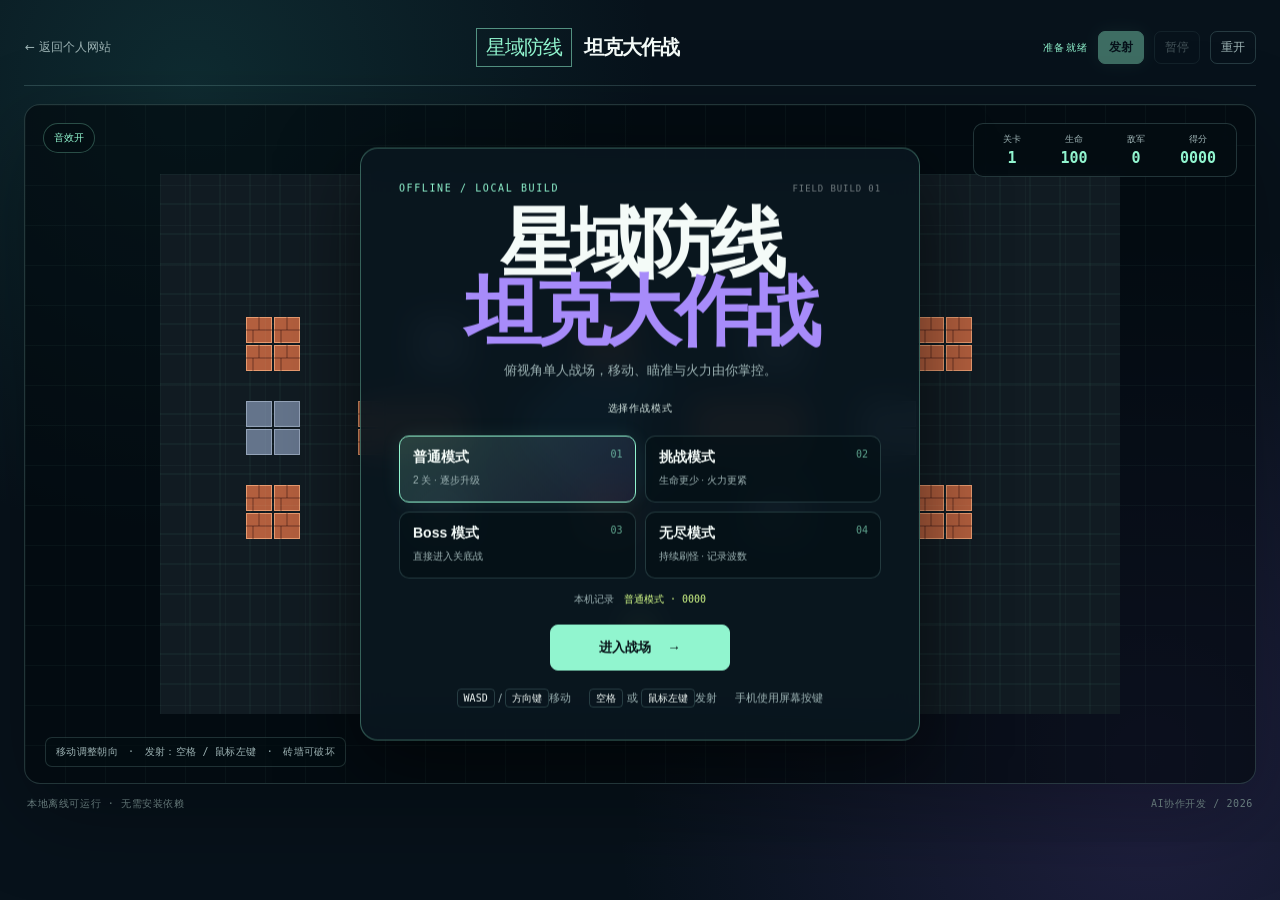
==== tank-game/index.html @ 0556a3c8 "优化手机端游戏布局与视频可见度" ====
<!doctype html>
<html lang="zh-CN">
<head>
  <meta charset="utf-8">
  <meta name="viewport" content="width=device-width, initial-scale=1, viewport-fit=cover">
  <meta name="theme-color" content="#07121b">
  <title>星域防线 · 坦克大作战</title>
  <link rel="stylesheet" href="css/style.css">
</head>
<body>
  <main class="game-shell">
    <header class="topbar">
      <a class="back-link" href="../index.html#work">← 返回个人网站</a>
      <div class="brand"><span>星域防线</span><strong>坦克大作战</strong></div>
      <div class="top-actions"><span id="statusText">准备就绪</span><button id="fireTopButton" class="fire-top-button" type="button" disabled>发射</button><button id="pauseButton" type="button" disabled>暂停</button><button id="resetButton" type="button">重开</button></div>
    </header>
    <section class="stage" aria-label="坦克大作战游戏区域">
      <canvas id="gameCanvas" width="960" height="540">你的浏览器不支持 Canvas，请使用新版浏览器。</canvas><button id="soundButton" class="sound-button" type="button" aria-pressed="false">音效开</button>
      <aside class="hud" aria-label="游戏数据"><div><span>关卡</span><b id="levelValue">1</b></div><div><span>生命</span><b id="healthValue">100</b></div><div><span>敌军</span><b id="enemyValue">0</b></div><div><span>得分</span><b id="scoreValue">0000</b></div></aside>
      <div id="menuPanel" class="panel menu-panel"><div class="menu-meta"><p class="eyebrow">OFFLINE / LOCAL BUILD</p><span class="version-tag">FIELD BUILD 01</span></div><h1>星域防线<br><em>坦克大作战</em></h1><p>俯视角单人战场，移动、瞄准与火力由你掌控。</p><div class="mode-note">选择作战模式</div><div class="mode-grid" role="group" aria-label="作战模式"><button class="mode-card is-selected" type="button" data-mode="normal"><strong>普通模式</strong><small>2 关 · 逐步升级</small><span>01</span></button><button class="mode-card" type="button" data-mode="challenge"><strong>挑战模式</strong><small>生命更少 · 火力更紧</small><span>02</span></button><button class="mode-card" type="button" data-mode="boss"><strong>Boss 模式</strong><small>直接进入关底战</small><span>03</span></button><button class="mode-card" type="button" data-mode="endless"><strong>无尽模式</strong><small>持续刷怪 · 记录波数</small><span>04</span></button></div><div class="record-line"><span>本机记录</span><b id="bestRecord">普通模式 · 0000</b></div><button id="startButton" class="primary-button" type="button">进入战场 <span>→</span></button><div class="controls-hint"><span><kbd>WASD</kbd> / <kbd>方向键</kbd>移动</span><span><kbd>空格</kbd> 或 <kbd>鼠标左键</kbd>发射</span><span>手机使用屏幕按键</span></div></div>
      <div id="resultPanel" class="panel result-panel" hidden><p class="eyebrow" id="resultEyebrow">MISSION COMPLETE</p><h2 id="resultTitle">任务完成</h2><p id="resultText">你守住了基地。</p><div id="resultStats" class="result-stats" aria-label="本局统计"><span><b id="resultScore">0000</b><small>总分</small></span><span><b id="resultLevels">0 / 2</b><small id="resultLevelsLabel">完成关卡</small></span><span><b id="resultTime">00:00</b><small>用时</small></span></div><button id="resultButton" class="primary-button" type="button">再来一次 <span>↻</span></button></div><div class="battle-tip">移动调整朝向　·　发射：空格 / 鼠标左键　·　砖墙可破坏</div>
      <div class="touch-controls" aria-label="手机操作"><div class="dpad"><button data-key="ArrowUp" aria-label="向上">▲</button><button data-key="ArrowLeft" aria-label="向左">◀</button><span></span><button data-key="ArrowRight" aria-label="向右">▶</button><button data-key="ArrowDown" aria-label="向下">▼</button></div><div id="aimPad" class="aim-pad" role="group" tabindex="0" aria-label="拖动瞄准方向"><span class="aim-pad-label">瞄准</span><span class="aim-knob" aria-hidden="true"></span></div><button id="fireButton" class="fire-button" aria-label="发射">发射</button></div>
    </section>
    <footer class="footer"><span>本地离线可运行 · 无需安装依赖</span><span>AI协作开发 / 2026</span></footer>
  </main>
  <script src="js/config.js"></script><script src="js/audio.js"></script><script src="js/input.js"></script><script src="js/collision.js"></script><script src="js/map.js"></script><script src="js/entities.js"></script><script src="js/game.js"></script><script src="js/main.js"></script>
</body>
</html>
---- tank-game/css/style.css ----
:root{--bg:#07121b;--panel:rgba(9,22,31,.93);--line:rgba(159,220,212,.2);--text:#f4fbf8;--muted:#9db3b4;--mint:#91f5cf;--violet:#a78bfa;--danger:#ff8c9c}*{box-sizing:border-box}html,body{margin:0;min-height:100%;background:radial-gradient(circle at 15% 10%,rgba(42,133,127,.22),transparent 35%),radial-gradient(circle at 90% 90%,rgba(106,74,176,.24),transparent 38%),var(--bg);color:var(--text);font-family:Inter,ui-sans-serif,system-ui,-apple-system,"Segoe UI","PingFang SC","Microsoft YaHei",sans-serif}body{display:flex;justify-content:center;padding:18px 24px}.game-shell{width:min(1320px,100%)}.topbar{display:flex;align-items:center;justify-content:space-between;gap:20px;padding:10px 0 18px;border-bottom:1px solid var(--line)}.back-link,.top-actions button{color:var(--muted);font-size:12px;text-decoration:none;background:none;border:1px solid transparent;cursor:pointer}.back-link:hover,.top-actions button:hover{color:var(--mint)}.brand{display:flex;align-items:center;gap:12px;font-size:20px;letter-spacing:-.05em}.brand span{padding:5px 9px;border:1px solid rgba(145,245,207,.55);color:var(--mint)}.brand strong{font-weight:600}.top-actions{display:flex;align-items:center;gap:10px}.top-actions span{color:var(--mint);font:10px ui-monospace,monospace;letter-spacing:.12em}.top-actions button{padding:7px 10px;border-color:var(--line);border-radius:7px}.top-actions button:disabled{opacity:.4;cursor:not-allowed}.stage{position:relative;margin-top:18px;min-height:min(76vh,680px);display:grid;place-items:center;overflow:hidden;border:1px solid var(--line);border-radius:16px;background:rgba(2,8,13,.65);box-shadow:0 30px 90px rgba(0,0,0,.3)}canvas{display:block;width:min(100%,960px);height:auto;aspect-ratio:16/9;background:#101b21;image-rendering:auto}.stage:before{position:absolute;inset:0;pointer-events:none;content:"";background:linear-gradient(rgba(145,245,207,.035) 1px,transparent 1px),linear-gradient(90deg,rgba(145,245,207,.035) 1px,transparent 1px);background-size:40px 40px;mix-blend-mode:screen}.hud{position:absolute;top:18px;right:18px;z-index:3;display:grid;grid-template-columns:repeat(4,auto);gap:8px;padding:9px 11px;border:1px solid var(--line);border-radius:10px;background:rgba(4,14,19,.78);backdrop-filter:blur(8px)}.hud div{display:grid;gap:3px;min-width:54px;text-align:center}.hud span{color:var(--muted);font:9px ui-monospace,monospace}.hud b{color:var(--mint);font:700 15px ui-monospace,monospace}.panel{position:absolute;z-index:5;left:50%;top:50%;width:min(560px,calc(100% - 36px));padding:34px 38px;text-align:center;transform:translate(-50%,-50%);border:1px solid rgba(145,245,207,.34);border-radius:18px;background:var(--panel);box-shadow:0 24px 80px rgba(0,0,0,.55);backdrop-filter:blur(15px)}.eyebrow{margin:0;color:var(--mint);font:10px ui-monospace,monospace;letter-spacing:.16em}.menu-panel h1{margin:16px 0 13px;font-size:clamp(42px,7vw,76px);line-height:.9;letter-spacing:-.08em}.menu-panel h1 em{color:var(--violet);font-style:normal}.menu-panel>p:not(.eyebrow){color:var(--muted);font-size:13px;line-height:1.7}.mode-note{margin:20px auto;color:#d7e8e3;font:10px ui-monospace,monospace;letter-spacing:.08em}.primary-button{display:inline-flex;align-items:center;justify-content:center;gap:16px;min-width:180px;padding:13px 20px;border:1px solid var(--mint);border-radius:8px;color:#061016;background:var(--mint);font-weight:700;cursor:pointer;transition:transform .2s,box-shadow .2s}.primary-button:hover{transform:translateY(-2px);box-shadow:0 0 28px rgba(145,245,207,.3)}.controls-hint{display:flex;justify-content:center;flex-wrap:wrap;gap:10px 18px;margin-top:20px;color:var(--muted);font-size:11px}.controls-hint kbd{padding:3px 6px;border:1px solid var(--line);border-radius:4px;color:var(--text);font:10px ui-monospace,monospace}.result-panel h2{margin:15px 0 8px;font-size:42px}.result-panel p:not(.eyebrow){color:var(--muted)}.touch-controls{display:none}.footer{display:flex;justify-content:space-between;padding:13px 3px;color:#758c8d;font:10px ui-monospace,monospace;letter-spacing:.06em}@media(max-width:700px){body{padding:10px}.topbar{padding-bottom:11px}.brand{font-size:15px}.brand span{padding:4px 6px}.back-link{font-size:10px}.top-actions span{display:none}.stage{margin-top:10px;min-height:calc(100svh - 110px);border-radius:11px}.hud{top:9px;right:9px;gap:4px;padding:6px}.hud div{min-width:38px}.hud span{font-size:8px}.hud b{font-size:12px}.panel{padding:25px 20px}.menu-panel h1{font-size:45px}.controls-hint{font-size:10px}.touch-controls{position:absolute;inset:0;z-index:6;display:block;pointer-events:none}.dpad{position:absolute;left:15px;bottom:18px;display:grid;grid-template-columns:repeat(3,44px);grid-template-rows:repeat(3,44px);gap:3px;pointer-events:auto}.dpad button{border:1px solid rgba(145,245,207,.35);border-radius:8px;color:var(--mint);background:rgba(8,27,31,.8);font-size:16px}.dpad button:active{background:rgba(145,245,207,.25)}.dpad button:nth-child(1){grid-column:2}.dpad button:nth-child(2){grid-column:1;grid-row:2}.dpad span{grid-column:2;grid-row:2;border:1px solid var(--line);border-radius:50%}.dpad button:nth-child(4){grid-column:3;grid-row:2}.dpad button:nth-child(5){grid-column:2;grid-row:3}.fire-button{position:absolute;right:19px;bottom:29px;width:82px;height:82px;border:1px solid rgba(255,140,156,.7);border-radius:50%;color:#fff;background:rgba(138,49,76,.72);font-weight:700;pointer-events:auto}.fire-button:active{background:rgba(255,140,156,.75)}.footer{font-size:8px}}
@media(prefers-reduced-motion:reduce){.primary-button{transition:none}}
.fire-top-button{color:var(--bg)!important;background:var(--mint)!important;border-color:var(--mint)!important;border-radius:7px!important;font-weight:700;box-shadow:0 0 18px rgba(145,245,207,.16)}.fire-top-button:hover{color:var(--bg)!important;box-shadow:0 0 26px rgba(145,245,207,.38)}.battle-tip{position:absolute;left:20px;bottom:16px;z-index:3;padding:7px 10px;border:1px solid rgba(159,220,212,.18);border-radius:7px;background:rgba(4,14,19,.68);color:var(--muted);font:10px ui-monospace,monospace;letter-spacing:.03em;pointer-events:none}
@media(max-width:700px){.fire-top-button{display:none}.battle-tip{left:50%;bottom:10px;transform:translateX(-50%);width:max-content;max-width:calc(100% - 28px);font-size:9px}}
.orientation-note{display:none}
@media(max-width:700px) and (orientation:portrait){.orientation-note{position:absolute;inset:0;z-index:8;display:flex;align-items:center;justify-content:center;flex-direction:column;gap:8px;background:linear-gradient(180deg,rgba(3,10,15,.5),rgba(3,10,15,.82));color:var(--text);text-align:center;pointer-events:none}.orientation-note strong{font-size:20px;letter-spacing:-.04em}.orientation-note small{color:var(--muted);font-size:11px}.orientation-icon{display:grid;place-items:center;width:48px;height:48px;border:1px solid rgba(145,245,207,.45);border-radius:50%;color:var(--mint);font-size:24px}}
@media(max-width:700px) and (orientation:landscape){body{padding:4px 8px}.topbar{padding:4px 0 6px}.stage{margin-top:6px;min-height:calc(100svh - 64px);height:calc(100svh - 64px)}canvas{width:100%;height:100%;aspect-ratio:auto;object-fit:contain}.footer{display:none}}

/* 第二阶段：手机端独立瞄准摇杆，移动与炮口方向互不干扰。 */
.stage,.touch-controls,.aim-pad{touch-action:none}
.aim-pad{display:none}
@media(max-width:700px){
  .aim-pad{position:absolute;right:116px;bottom:19px;z-index:7;display:grid;width:108px;height:108px;place-items:center;border:1px solid rgba(145,245,207,.34);border-radius:50%;background:radial-gradient(circle,rgba(145,245,207,.13),rgba(8,27,31,.62) 66%);box-shadow:inset 0 0 0 8px rgba(145,245,207,.035),0 8px 24px rgba(0,0,0,.22);pointer-events:auto;cursor:crosshair}
  .aim-pad:before,.aim-pad:after{position:absolute;content:"";background:rgba(145,245,207,.16);pointer-events:none}
  .aim-pad:before{width:1px;height:72%;top:14%;left:50%}.aim-pad:after{width:72%;height:1px;top:50%;left:14%}
  .aim-pad-label{position:absolute;top:8px;color:rgba(215,255,238,.62);font:9px ui-monospace,monospace;letter-spacing:.12em;pointer-events:none}
  .aim-knob{position:absolute;top:50%;left:50%;width:35px;height:35px;border:1px solid rgba(215,255,138,.82);border-radius:50%;background:rgba(145,245,207,.28);box-shadow:0 0 16px rgba(215,255,138,.2);transform:translate(-50%,-50%);pointer-events:none;transition:transform .08s ease-out}
}
@media(max-width:700px) and (orientation:landscape){.aim-pad{right:112px;bottom:15px;width:96px;height:96px}.aim-knob{width:31px;height:31px}}
@media(prefers-reduced-motion:reduce){.aim-knob{transition:none}}

/* 常见手机横屏约 800—900px 宽，不能只依赖 700px 断点。 */
@media (max-width:900px) and (max-height:560px){
  body{padding:6px 10px}
  .touch-controls{position:absolute;inset:0;z-index:6;display:block;pointer-events:none}
  .dpad{position:absolute;left:15px;bottom:18px;display:grid;grid-template-columns:repeat(3,44px);grid-template-rows:repeat(3,44px);gap:3px;pointer-events:auto}
  .dpad button{border:1px solid rgba(145,245,207,.35);border-radius:8px;color:var(--mint);background:rgba(8,27,31,.8);font-size:16px}
  .dpad button:active{background:rgba(145,245,207,.25)}
  .dpad button:nth-child(1){grid-column:2}.dpad button:nth-child(2){grid-column:1;grid-row:2}.dpad span{grid-column:2;grid-row:2;border:1px solid var(--line);border-radius:50%}.dpad button:nth-child(4){grid-column:3;grid-row:2}.dpad button:nth-child(5){grid-column:2;grid-row:3}
  .aim-pad{position:absolute;right:112px;bottom:15px;z-index:7;display:grid;width:96px;height:96px;place-items:center;border:1px solid rgba(145,245,207,.34);border-radius:50%;background:radial-gradient(circle,rgba(145,245,207,.13),rgba(8,27,31,.62) 66%);box-shadow:inset 0 0 0 8px rgba(145,245,207,.035),0 8px 24px rgba(0,0,0,.22);pointer-events:auto;cursor:crosshair}
  .aim-pad:before,.aim-pad:after{position:absolute;content:"";background:rgba(145,245,207,.16);pointer-events:none}.aim-pad:before{width:1px;height:72%;top:14%;left:50%}.aim-pad:after{width:72%;height:1px;top:50%;left:14%}.aim-pad-label{position:absolute;top:7px;color:rgba(215,255,238,.62);font:8px ui-monospace,monospace;letter-spacing:.1em;pointer-events:none}.aim-knob{position:absolute;top:50%;left:50%;width:31px;height:31px;border:1px solid rgba(215,255,138,.82);border-radius:50%;background:rgba(145,245,207,.28);box-shadow:0 0 16px rgba(215,255,138,.2);transform:translate(-50%,-50%);pointer-events:none}
  .fire-button{position:absolute;right:19px;bottom:22px;width:76px;height:76px;border:1px solid rgba(255,140,156,.7);border-radius:50%;color:#fff;background:rgba(138,49,76,.72);font-weight:700;pointer-events:auto}.fire-button:active{background:rgba(255,140,156,.75)}
}

/* 方向提示改为不遮挡战场的轻量提醒；横屏时始终隐藏。 */
.orientation-note{display:none!important}
.landscape-action{display:none}
@media (max-width:900px){
  body.is-portrait .orientation-note{position:absolute;top:12px;right:50%;bottom:auto;left:auto;z-index:8;display:flex!important;width:max-content;max-width:calc(100% - 28px);align-items:center;justify-content:center;gap:8px;padding:8px 12px;transform:translateX(50%);border:1px solid rgba(145,245,207,.28);border-radius:999px;background:rgba(3,10,15,.78);color:var(--text);text-align:center;pointer-events:none;box-shadow:0 8px 22px rgba(0,0,0,.2);backdrop-filter:blur(8px)}
  body.is-portrait .orientation-note strong{font-size:12px;letter-spacing:-.03em}
  body.is-portrait .orientation-note small{display:none}
  body.is-portrait .orientation-icon{display:grid;width:25px;height:25px;place-items:center;border:1px solid rgba(145,245,207,.45);border-radius:50%;color:var(--mint);font-size:15px}
  body.is-portrait .landscape-action{position:absolute;top:52px;right:50%;z-index:8;display:block;padding:7px 11px;transform:translateX(50%);border:1px solid rgba(145,245,207,.34);border-radius:999px;color:var(--mint);background:rgba(3,10,15,.78);font-size:10px;pointer-events:auto;cursor:pointer;backdrop-filter:blur(8px)}
  body.is-portrait .landscape-action:active{background:rgba(145,245,207,.2)}
}

/* 移动端沉浸布局：即使浏览器无法旋转，也尽量把战场和控件做大。 */
@media (max-width:900px){
  body{padding:0}
  .game-shell{width:100%}
  .topbar{padding:9px 14px}
  .stage{margin-top:0;border-right:0;border-left:0;border-radius:0}
  canvas{width:100%;max-width:none}
  .panel{width:calc(100% - 24px)}
  .footer{display:none}
  .dpad{grid-template-columns:repeat(3,52px);grid-template-rows:repeat(3,52px);gap:4px}
  .dpad button{width:52px;height:52px}
  .aim-pad{right:132px;width:124px;height:124px}
  .fire-button{right:18px;bottom:23px;width:94px;height:94px}
}
/* 竖屏也让战场贴合屏幕宽度，避免 16:9 画布被大块空白包围。 */
@media (max-width:900px) and (min-height:561px){
  .stage{height:auto;min-height:0;aspect-ratio:16 / 9}
  canvas{width:100%;height:auto;aspect-ratio:16 / 9}
}
@media (max-width:900px) and (max-height:560px){
  .topbar{display:none}
  .stage{min-height:100svh;height:100svh}
  .dpad{left:18px;bottom:22px}
  .aim-pad{right:128px;bottom:18px;width:112px;height:112px}
  .fire-button{right:20px;bottom:26px;width:88px;height:88px}
}
/* 通关统计：让竞赛展示结果更直观。 */
.result-stats{display:grid;grid-template-columns:repeat(3,1fr);gap:8px;margin:20px 0 22px;padding:12px 8px;border-top:1px solid rgba(159,220,212,.16);border-bottom:1px solid rgba(159,220,212,.16)}.result-stats span{display:grid;gap:4px}.result-stats b{color:var(--mint);font:700 18px ui-monospace,monospace}.result-stats small{color:var(--muted);font-size:10px}@media(max-width:480px){.result-stats{margin:16px 0 18px}.result-stats b{font-size:15px}.result-stats small{font-size:9px}}
/* 轻量音效开关，不遮挡战场与触控区。 */
.sound-button{position:absolute;top:18px;left:18px;z-index:4;padding:7px 10px;border:1px solid rgba(145,245,207,.28);border-radius:999px;color:var(--mint);background:rgba(4,14,19,.72);font:10px ui-monospace,monospace;cursor:pointer;backdrop-filter:blur(8px);transition:background .2s,transform .2s}.sound-button:hover{background:rgba(145,245,207,.16);transform:translateY(-1px)}.sound-button[aria-pressed="true"]{color:var(--muted);border-color:rgba(159,220,212,.18)}
@media(max-width:700px){.sound-button{top:9px;left:9px;padding:6px 9px;font-size:9px}}
@media(prefers-reduced-motion:reduce){.sound-button{transition:none}}
/* 菜单和结算页不显示触控层，避免手机端按键覆盖模式卡片与文字。 */
#menuPanel:not([hidden])~.touch-controls,#resultPanel:not([hidden])~.touch-controls{display:none!important}
/* 手机端优先保证可读性，不再用横屏提示覆盖菜单和战场。 */
@media(max-width:900px){.orientation-note,.landscape-action{display:none!important}}
@media(max-width:900px) and (orientation:portrait){
  .stage{min-height:calc(100svh - 92px);height:auto;aspect-ratio:auto;display:grid;place-items:start center;padding-top:14px}
  .menu-panel,.result-panel{top:14px;max-height:calc(100svh - 120px);overflow:auto}
}
/* 原创大厅模式卡片，借鉴档案式信息层级，不复刻第三方界面。 */
.menu-meta{display:flex;align-items:center;justify-content:space-between;gap:12px}.version-tag{color:rgba(244,251,248,.45);font:9px ui-monospace,monospace;letter-spacing:.1em}.mode-grid{display:grid;grid-template-columns:repeat(2,1fr);gap:9px;margin:14px 0 22px;text-align:left}.mode-card{position:relative;display:grid;gap:4px;min-height:67px;padding:12px 34px 11px 13px;border:1px solid rgba(159,220,212,.2);border-radius:10px;color:var(--text);background:rgba(5,17,23,.72);text-align:left;cursor:pointer;transition:border-color .2s,background .2s,transform .2s}.mode-card:hover{border-color:rgba(145,245,207,.62);background:rgba(145,245,207,.08);transform:translateY(-1px)}.mode-card strong{font-size:14px}.mode-card small{color:var(--muted);font-size:10px}.mode-card span{position:absolute;right:12px;top:12px;color:rgba(145,245,207,.65);font:10px ui-monospace,monospace}.mode-card.is-selected{border-color:var(--mint);background:linear-gradient(135deg,rgba(145,245,207,.18),rgba(108,78,164,.14));box-shadow:0 0 20px rgba(145,245,207,.09)}.mode-card.is-locked{opacity:.45;cursor:not-allowed}.mode-card.is-locked:hover{border-color:rgba(159,220,212,.2);background:rgba(5,17,23,.72);transform:none}@media(max-width:480px){.menu-panel{padding:22px 16px}.mode-grid{gap:7px;margin-bottom:18px}.mode-card{min-height:62px;padding:10px 29px 9px 11px}.mode-card strong{font-size:13px}.mode-card small{font-size:9px}}
/* 本机成绩提示 */
.record-line{display:flex;align-items:center;justify-content:center;gap:10px;margin:-8px 0 18px;color:var(--muted);font:10px ui-monospace,monospace}.record-line b{color:#d7ff8a;font-weight:500}@media(max-width:480px){.record-line{margin:-6px 0 15px;font-size:9px}}
/* 手机竖屏菜单保持紧凑，触控层和旋转提示不遮挡入口。 */
#menuPanel:not([hidden])~.touch-controls,#resultPanel:not([hidden])~.touch-controls{display:none!important}
@media(max-width:900px){.orientation-note,.landscape-action{display:none!important}}
@media(max-width:900px) and (orientation:portrait){.stage{min-height:calc(100svh - 92px);height:auto;aspect-ratio:auto;display:grid;place-items:start center;padding-top:14px}.menu-panel,.result-panel{top:14px;max-height:calc(100svh - 120px);overflow:auto}}
@media(max-width:900px) and (orientation:portrait){
  .stage:has(#menuPanel[hidden]){min-height:0;height:auto;aspect-ratio:16/9;place-items:center;padding-top:0}
  .stage:has(#menuPanel[hidden]) canvas{width:100%;height:auto;aspect-ratio:16/9;object-fit:contain}
}

/* 手机端最终布局修正：大厅与战场使用不同高度，避免出现“只显示上半部分”。 */
@media (max-width:900px){
  /* 线上旧缓存即使带有提示节点，也不再遮挡内容。 */
  .orientation-note,.landscape-action{display:none!important}

  /* 大厅：只展示模式卡片和进入按钮，不让空画布撑高页面。 */
  .stage:has(#menuPanel:not([hidden])){
    display:block;
    min-height:0;
    height:auto;
    aspect-ratio:auto;
    padding:12px 0 16px;
    overflow:visible;
  }
  .stage:has(#menuPanel:not([hidden])) canvas{display:none}
  .stage:has(#menuPanel:not([hidden])) .menu-panel,
  .stage:has(#resultPanel:not([hidden])) .result-panel{
    position:relative;
    inset:auto;
    width:calc(100% - 24px);
    max-height:none;
    margin:0 auto;
    transform:none;
    overflow:visible;
  }

  /* 战场：画布严格保持 16:9，触控层跟随画布，不再延伸到下方空白。 */
  .stage:has(#menuPanel[hidden]):has(#resultPanel[hidden]){
    display:grid;
    min-height:0;
    height:auto;
    aspect-ratio:16 / 9;
    padding:0;
    overflow:hidden;
  }
  .stage:has(#menuPanel[hidden]):has(#resultPanel[hidden]) canvas{
    display:block;
    width:100%;
    height:100%;
    max-width:none;
    aspect-ratio:auto;
    object-fit:fill;
  }
  .stage:has(#menuPanel[hidden]):has(#resultPanel[hidden]) .touch-controls{position:absolute;inset:0}
  .stage:has(#menuPanel[hidden]):has(#resultPanel[hidden]) .battle-tip{display:none}
}

/* 低矮横屏手机：画布填满可用高度，仍保持控制键在画布内。 */
@media (max-width:900px) and (max-height:560px){
  .stage:has(#menuPanel[hidden]):has(#resultPanel[hidden]){height:100svh;aspect-ratio:auto}
}
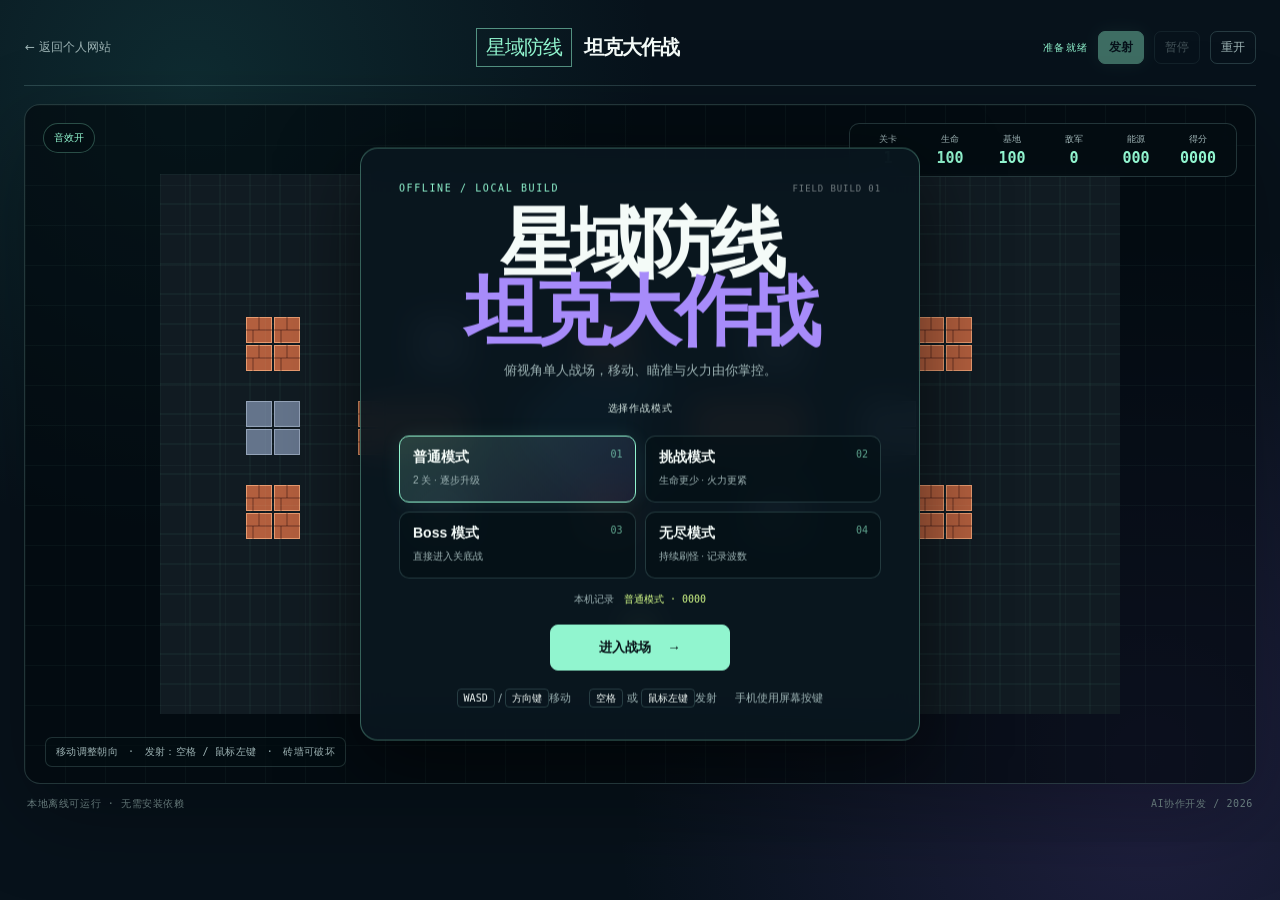
==== commit 46f2497f: "Upgrade tank game with tactical systems and supply shop" ====
--- a/tank-game/index.html
+++ b/tank-game/index.html
@@ -16,10 +16,12 @@
     </header>
     <section class="stage" aria-label="坦克大作战游戏区域">
       <canvas id="gameCanvas" width="960" height="540">你的浏览器不支持 Canvas，请使用新版浏览器。</canvas><button id="soundButton" class="sound-button" type="button" aria-pressed="false">音效开</button>
-      <aside class="hud" aria-label="游戏数据"><div><span>关卡</span><b id="levelValue">1</b></div><div><span>生命</span><b id="healthValue">100</b></div><div><span>敌军</span><b id="enemyValue">0</b></div><div><span>得分</span><b id="scoreValue">0000</b></div></aside>
+      <aside class="hud" aria-label="游戏数据"><div><span>关卡</span><b id="levelValue">1</b></div><div><span>生命</span><b id="healthValue">100</b></div><div><span>基地</span><b id="baseHealthValue">100</b></div><div><span>敌军</span><b id="enemyValue">0</b></div><div><span>能源</span><b id="energyValue">000</b></div><div><span>得分</span><b id="scoreValue">0000</b></div></aside>
       <div id="menuPanel" class="panel menu-panel"><div class="menu-meta"><p class="eyebrow">OFFLINE / LOCAL BUILD</p><span class="version-tag">FIELD BUILD 01</span></div><h1>星域防线<br><em>坦克大作战</em></h1><p>俯视角单人战场，移动、瞄准与火力由你掌控。</p><div class="mode-note">选择作战模式</div><div class="mode-grid" role="group" aria-label="作战模式"><button class="mode-card is-selected" type="button" data-mode="normal"><strong>普通模式</strong><small>2 关 · 逐步升级</small><span>01</span></button><button class="mode-card" type="button" data-mode="challenge"><strong>挑战模式</strong><small>生命更少 · 火力更紧</small><span>02</span></button><button class="mode-card" type="button" data-mode="boss"><strong>Boss 模式</strong><small>直接进入关底战</small><span>03</span></button><button class="mode-card" type="button" data-mode="endless"><strong>无尽模式</strong><small>持续刷怪 · 记录波数</small><span>04</span></button></div><div class="record-line"><span>本机记录</span><b id="bestRecord">普通模式 · 0000</b></div><button id="startButton" class="primary-button" type="button">进入战场 <span>→</span></button><div class="controls-hint"><span><kbd>WASD</kbd> / <kbd>方向键</kbd>移动</span><span><kbd>空格</kbd> 或 <kbd>鼠标左键</kbd>发射</span><span>手机使用屏幕按键</span></div></div>
-      <div id="resultPanel" class="panel result-panel" hidden><p class="eyebrow" id="resultEyebrow">MISSION COMPLETE</p><h2 id="resultTitle">任务完成</h2><p id="resultText">你守住了基地。</p><div id="resultStats" class="result-stats" aria-label="本局统计"><span><b id="resultScore">0000</b><small>总分</small></span><span><b id="resultLevels">0 / 2</b><small id="resultLevelsLabel">完成关卡</small></span><span><b id="resultTime">00:00</b><small>用时</small></span></div><button id="resultButton" class="primary-button" type="button">再来一次 <span>↻</span></button></div><div class="battle-tip">移动调整朝向　·　发射：空格 / 鼠标左键　·　砖墙可破坏</div>
-      <div class="touch-controls" aria-label="手机操作"><div class="dpad"><button data-key="ArrowUp" aria-label="向上">▲</button><button data-key="ArrowLeft" aria-label="向左">◀</button><span></span><button data-key="ArrowRight" aria-label="向右">▶</button><button data-key="ArrowDown" aria-label="向下">▼</button></div><div id="aimPad" class="aim-pad" role="group" tabindex="0" aria-label="拖动瞄准方向"><span class="aim-pad-label">瞄准</span><span class="aim-knob" aria-hidden="true"></span></div><button id="fireButton" class="fire-button" aria-label="发射">发射</button></div>
+      <div id="resultPanel" class="panel result-panel" hidden><p class="eyebrow" id="resultEyebrow">MISSION COMPLETE</p><h2 id="resultTitle">任务完成</h2><p id="resultText">你守住了基地。</p><div id="resultStats" class="result-stats" aria-label="本局统计"><span><b id="resultScore">0000</b><small>总分</small></span><span><b id="resultLevels">0 / 2</b><small id="resultLevelsLabel">完成关卡</small></span><span><b id="resultTime">00:00</b><small>用时</small></span></div><button id="resultButton" class="primary-button" type="button">再来一次 <span>↻</span></button></div>
+      <div id="shopPanel" class="panel shop-panel" hidden><div class="shop-heading"><div><p class="eyebrow">FIELD SUPPLY / 战地补给</p><h2>补给站</h2></div><div class="shop-energy"><span>可用能源</span><b id="shopEnergyValue">000</b></div></div><p id="shopText" class="shop-text">选择一项强化，准备下一场战斗。</p><div class="shop-cards" role="group" aria-label="升级选项"><button class="shop-card" type="button" data-upgrade="rapid"><span class="shop-icon">↯</span><strong>快速装填</strong><small>缩短 15% 开火冷却</small><em><b data-price="rapid">100</b> 能源</em><i data-level="rapid">LV.0 / 3</i></button><button class="shop-card" type="button" data-upgrade="power"><span class="shop-icon">✦</span><strong>强化炮弹</strong><small>伤害提升 20%</small><em><b data-price="power">140</b> 能源</em><i data-level="power">LV.0 / 3</i></button><button class="shop-card" type="button" data-upgrade="armor"><span class="shop-icon">◇</span><strong>强化装甲</strong><small>生命上限提升 25</small><em><b data-price="armor">120</b> 能源</em><i data-level="armor">LV.0 / 1</i></button></div><div class="shop-footer"><span id="shopReward">本关奖励 +000 能源</span><button id="shopContinueButton" class="primary-button" type="button">进入下一关 <span>→</span></button></div></div><div class="battle-tip">移动调整朝向　·　发射：空格 / 鼠标左键　·　砖墙可破坏</div>
+      <div class="touch-controls" aria-label="手机操作"><div class="dpad"><button data-key="ArrowUp" aria-label="向上">▲</button><button data-key="ArrowLeft" aria-label="向左">◀</button><span></span><button data-key="ArrowRight" aria-label="向右">▶</button><button data-key="ArrowDown" aria-label="向下">▼</button></div><div id="aimPad" class="aim-pad" role="group" tabindex="0" aria-label="拖动瞄准方向"><span class="aim-pad-label">瞄准</span><span class="aim-knob" aria-hidden="true"></span></div><button id="fireButton" class="fire-button" aria-label="发射">发射</button></div><div class="orientation-note" aria-hidden="true"><span class="orientation-icon">↻</span><strong>请横屏体验</strong><small>旋转手机后，战场会自动放大</small></div>
+      <button id="landscapeButton" class="landscape-action" type="button">切换横屏</button>
     </section>
     <footer class="footer"><span>本地离线可运行 · 无需安装依赖</span><span>AI协作开发 / 2026</span></footer>
   </main>
--- a/tank-game/css/style.css
+++ b/tank-game/css/style.css
@@ -76,75 +76,12 @@
 .sound-button{position:absolute;top:18px;left:18px;z-index:4;padding:7px 10px;border:1px solid rgba(145,245,207,.28);border-radius:999px;color:var(--mint);background:rgba(4,14,19,.72);font:10px ui-monospace,monospace;cursor:pointer;backdrop-filter:blur(8px);transition:background .2s,transform .2s}.sound-button:hover{background:rgba(145,245,207,.16);transform:translateY(-1px)}.sound-button[aria-pressed="true"]{color:var(--muted);border-color:rgba(159,220,212,.18)}
 @media(max-width:700px){.sound-button{top:9px;left:9px;padding:6px 9px;font-size:9px}}
 @media(prefers-reduced-motion:reduce){.sound-button{transition:none}}
-/* 菜单和结算页不显示触控层，避免手机端按键覆盖模式卡片与文字。 */
-#menuPanel:not([hidden])~.touch-controls,#resultPanel:not([hidden])~.touch-controls{display:none!important}
-/* 手机端优先保证可读性，不再用横屏提示覆盖菜单和战场。 */
-@media(max-width:900px){.orientation-note,.landscape-action{display:none!important}}
-@media(max-width:900px) and (orientation:portrait){
-  .stage{min-height:calc(100svh - 92px);height:auto;aspect-ratio:auto;display:grid;place-items:start center;padding-top:14px}
-  .menu-panel,.result-panel{top:14px;max-height:calc(100svh - 120px);overflow:auto}
-}
 /* 原创大厅模式卡片，借鉴档案式信息层级，不复刻第三方界面。 */
 .menu-meta{display:flex;align-items:center;justify-content:space-between;gap:12px}.version-tag{color:rgba(244,251,248,.45);font:9px ui-monospace,monospace;letter-spacing:.1em}.mode-grid{display:grid;grid-template-columns:repeat(2,1fr);gap:9px;margin:14px 0 22px;text-align:left}.mode-card{position:relative;display:grid;gap:4px;min-height:67px;padding:12px 34px 11px 13px;border:1px solid rgba(159,220,212,.2);border-radius:10px;color:var(--text);background:rgba(5,17,23,.72);text-align:left;cursor:pointer;transition:border-color .2s,background .2s,transform .2s}.mode-card:hover{border-color:rgba(145,245,207,.62);background:rgba(145,245,207,.08);transform:translateY(-1px)}.mode-card strong{font-size:14px}.mode-card small{color:var(--muted);font-size:10px}.mode-card span{position:absolute;right:12px;top:12px;color:rgba(145,245,207,.65);font:10px ui-monospace,monospace}.mode-card.is-selected{border-color:var(--mint);background:linear-gradient(135deg,rgba(145,245,207,.18),rgba(108,78,164,.14));box-shadow:0 0 20px rgba(145,245,207,.09)}.mode-card.is-locked{opacity:.45;cursor:not-allowed}.mode-card.is-locked:hover{border-color:rgba(159,220,212,.2);background:rgba(5,17,23,.72);transform:none}@media(max-width:480px){.menu-panel{padding:22px 16px}.mode-grid{gap:7px;margin-bottom:18px}.mode-card{min-height:62px;padding:10px 29px 9px 11px}.mode-card strong{font-size:13px}.mode-card small{font-size:9px}}
 /* 本机成绩提示 */
 .record-line{display:flex;align-items:center;justify-content:center;gap:10px;margin:-8px 0 18px;color:var(--muted);font:10px ui-monospace,monospace}.record-line b{color:#d7ff8a;font-weight:500}@media(max-width:480px){.record-line{margin:-6px 0 15px;font-size:9px}}
-/* 手机竖屏菜单保持紧凑，触控层和旋转提示不遮挡入口。 */
-#menuPanel:not([hidden])~.touch-controls,#resultPanel:not([hidden])~.touch-controls{display:none!important}
-@media(max-width:900px){.orientation-note,.landscape-action{display:none!important}}
-@media(max-width:900px) and (orientation:portrait){.stage{min-height:calc(100svh - 92px);height:auto;aspect-ratio:auto;display:grid;place-items:start center;padding-top:14px}.menu-panel,.result-panel{top:14px;max-height:calc(100svh - 120px);overflow:auto}}
-@media(max-width:900px) and (orientation:portrait){
-  .stage:has(#menuPanel[hidden]){min-height:0;height:auto;aspect-ratio:16/9;place-items:center;padding-top:0}
-  .stage:has(#menuPanel[hidden]) canvas{width:100%;height:auto;aspect-ratio:16/9;object-fit:contain}
-}
 
-/* 手机端最终布局修正：大厅与战场使用不同高度，避免出现“只显示上半部分”。 */
-@media (max-width:900px){
-  /* 线上旧缓存即使带有提示节点，也不再遮挡内容。 */
-  .orientation-note,.landscape-action{display:none!important}
-
-  /* 大厅：只展示模式卡片和进入按钮，不让空画布撑高页面。 */
-  .stage:has(#menuPanel:not([hidden])){
-    display:block;
-    min-height:0;
-    height:auto;
-    aspect-ratio:auto;
-    padding:12px 0 16px;
-    overflow:visible;
-  }
-  .stage:has(#menuPanel:not([hidden])) canvas{display:none}
-  .stage:has(#menuPanel:not([hidden])) .menu-panel,
-  .stage:has(#resultPanel:not([hidden])) .result-panel{
-    position:relative;
-    inset:auto;
-    width:calc(100% - 24px);
-    max-height:none;
-    margin:0 auto;
-    transform:none;
-    overflow:visible;
-  }
-
-  /* 战场：画布严格保持 16:9，触控层跟随画布，不再延伸到下方空白。 */
-  .stage:has(#menuPanel[hidden]):has(#resultPanel[hidden]){
-    display:grid;
-    min-height:0;
-    height:auto;
-    aspect-ratio:16 / 9;
-    padding:0;
-    overflow:hidden;
-  }
-  .stage:has(#menuPanel[hidden]):has(#resultPanel[hidden]) canvas{
-    display:block;
-    width:100%;
-    height:100%;
-    max-width:none;
-    aspect-ratio:auto;
-    object-fit:fill;
-  }
-  .stage:has(#menuPanel[hidden]):has(#resultPanel[hidden]) .touch-controls{position:absolute;inset:0}
-  .stage:has(#menuPanel[hidden]):has(#resultPanel[hidden]) .battle-tip{display:none}
-}
-
-/* 低矮横屏手机：画布填满可用高度，仍保持控制键在画布内。 */
-@media (max-width:900px) and (max-height:560px){
-  .stage:has(#menuPanel[hidden]):has(#resultPanel[hidden]){height:100svh;aspect-ratio:auto}
-}
+/* 战地补给站：关卡之间的轻量成长界面。 */
+.shop-panel{width:min(700px,calc(100% - 36px));padding:28px 30px}.shop-heading{display:flex;align-items:flex-start;justify-content:space-between;gap:20px;text-align:left}.shop-panel h2{margin:8px 0 0;font-size:42px;letter-spacing:-.06em}.shop-energy{display:grid;gap:4px;min-width:112px;padding:9px 12px;border:1px solid rgba(215,255,138,.32);border-radius:9px;background:rgba(215,255,138,.07);text-align:right}.shop-energy span{color:var(--muted);font:9px ui-monospace,monospace}.shop-energy b{color:#d7ff8a;font:700 22px ui-monospace,monospace}.shop-text{min-height:20px;margin:12px 0 17px;color:var(--muted);font-size:12px;text-align:left}.shop-cards{display:grid;grid-template-columns:repeat(3,1fr);gap:10px;text-align:left}.shop-card{position:relative;display:grid;gap:7px;min-height:190px;padding:16px 13px 13px;border:1px solid rgba(159,220,212,.22);border-radius:11px;color:var(--text);background:rgba(5,17,23,.76);text-align:left;cursor:pointer;transition:border-color .2s,background .2s,transform .2s,opacity .2s}.shop-card:hover{border-color:var(--mint);background:rgba(145,245,207,.09);transform:translateY(-2px)}.shop-card.is-disabled{opacity:.5}.shop-card.is-disabled:hover{border-color:rgba(159,220,212,.22);background:rgba(5,17,23,.76);transform:none}.shop-card.is-bought{border-color:rgba(215,255,138,.65);background:rgba(215,255,138,.08)}.shop-icon{display:grid;place-items:center;width:32px;height:32px;border:1px solid rgba(145,245,207,.35);border-radius:8px;color:var(--mint);font-size:18px}.shop-card strong{font-size:15px}.shop-card small{min-height:31px;color:var(--muted);font-size:10px;line-height:1.5}.shop-card em{color:#d7ff8a;font:11px ui-monospace,monospace;font-style:normal}.shop-card i{position:absolute;right:10px;top:10px;color:rgba(244,251,248,.5);font:9px ui-monospace,monospace;font-style:normal}.shop-footer{display:flex;align-items:center;justify-content:space-between;gap:16px;margin-top:20px;padding-top:15px;border-top:1px solid rgba(159,220,212,.16);color:var(--muted);font:10px ui-monospace,monospace;text-align:left}.shop-footer .primary-button{min-width:170px;padding:11px 15px;font-size:12px}.hud{grid-template-columns:repeat(6,auto)}
+@media(max-width:700px){.shop-panel{padding:22px 16px}.shop-panel h2{font-size:34px}.shop-cards{gap:7px}.shop-card{min-height:165px;padding:12px 9px 10px}.shop-card strong{font-size:12px}.shop-card small{font-size:9px}.shop-card em{font-size:9px}.shop-card i{right:7px;top:7px;font-size:8px}.shop-footer{align-items:stretch;flex-direction:column;gap:10px;margin-top:14px;padding-top:12px}.shop-footer .primary-button{width:100%}.hud{grid-template-columns:repeat(6,auto);gap:2px;padding:5px 4px}.hud div{min-width:29px}.hud span{font-size:7px}.hud b{font-size:10px}}
+@media(max-width:420px){.shop-cards{grid-template-columns:1fr}.shop-card{min-height:82px;grid-template-columns:34px 1fr auto;grid-template-rows:auto auto;column-gap:9px;align-items:center}.shop-icon{grid-row:1 / span 2}.shop-card strong{grid-column:2}.shop-card small{grid-column:2;min-height:0}.shop-card em{grid-column:3;grid-row:1}.shop-card i{top:auto;right:9px;bottom:9px}}
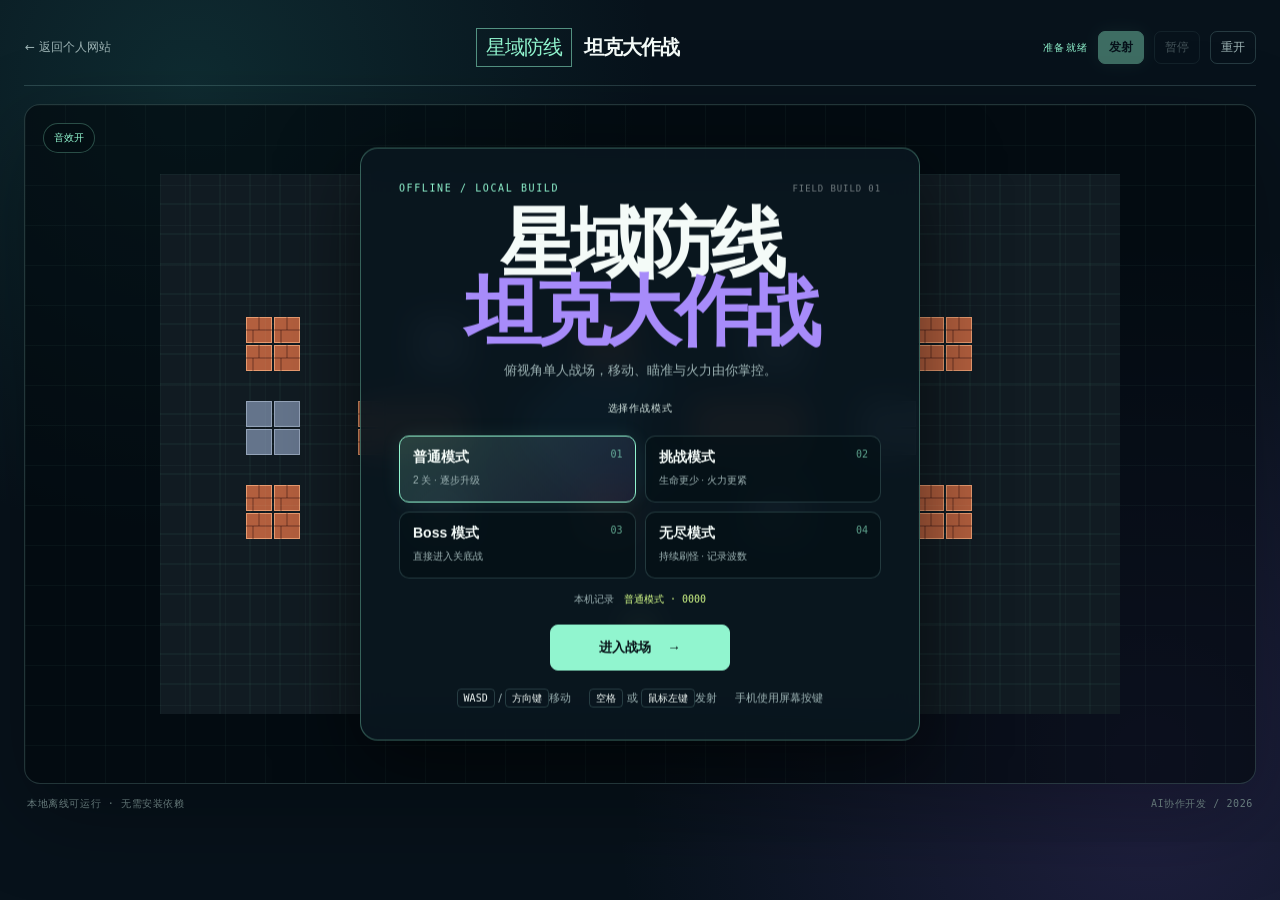
==== commit 25ee9e88: "Fix mobile tank game UX and audio handoff" ====
--- a/tank-game/index.html
+++ b/tank-game/index.html
@@ -5,7 +5,7 @@
   <meta name="viewport" content="width=device-width, initial-scale=1, viewport-fit=cover">
   <meta name="theme-color" content="#07121b">
   <title>星域防线 · 坦克大作战</title>
-  <link rel="stylesheet" href="css/style.css">
+  <link rel="stylesheet" href="css/style.css?v=20260921">
 </head>
 <body>
   <main class="game-shell">
@@ -25,6 +25,6 @@
     </section>
     <footer class="footer"><span>本地离线可运行 · 无需安装依赖</span><span>AI协作开发 / 2026</span></footer>
   </main>
-  <script src="js/config.js"></script><script src="js/audio.js"></script><script src="js/input.js"></script><script src="js/collision.js"></script><script src="js/map.js"></script><script src="js/entities.js"></script><script src="js/game.js"></script><script src="js/main.js"></script>
+  <script src="js/config.js"></script><script src="js/audio.js"></script><script src="js/input.js"></script><script src="js/collision.js"></script><script src="js/map.js"></script><script src="js/entities.js"></script><script src="js/game.js?v=20260921"></script><script src="js/main.js?v=20260921"></script>
 </body>
 </html>
--- a/tank-game/css/style.css
+++ b/tank-game/css/style.css
@@ -85,3 +85,67 @@
 .shop-panel{width:min(700px,calc(100% - 36px));padding:28px 30px}.shop-heading{display:flex;align-items:flex-start;justify-content:space-between;gap:20px;text-align:left}.shop-panel h2{margin:8px 0 0;font-size:42px;letter-spacing:-.06em}.shop-energy{display:grid;gap:4px;min-width:112px;padding:9px 12px;border:1px solid rgba(215,255,138,.32);border-radius:9px;background:rgba(215,255,138,.07);text-align:right}.shop-energy span{color:var(--muted);font:9px ui-monospace,monospace}.shop-energy b{color:#d7ff8a;font:700 22px ui-monospace,monospace}.shop-text{min-height:20px;margin:12px 0 17px;color:var(--muted);font-size:12px;text-align:left}.shop-cards{display:grid;grid-template-columns:repeat(3,1fr);gap:10px;text-align:left}.shop-card{position:relative;display:grid;gap:7px;min-height:190px;padding:16px 13px 13px;border:1px solid rgba(159,220,212,.22);border-radius:11px;color:var(--text);background:rgba(5,17,23,.76);text-align:left;cursor:pointer;transition:border-color .2s,background .2s,transform .2s,opacity .2s}.shop-card:hover{border-color:var(--mint);background:rgba(145,245,207,.09);transform:translateY(-2px)}.shop-card.is-disabled{opacity:.5}.shop-card.is-disabled:hover{border-color:rgba(159,220,212,.22);background:rgba(5,17,23,.76);transform:none}.shop-card.is-bought{border-color:rgba(215,255,138,.65);background:rgba(215,255,138,.08)}.shop-icon{display:grid;place-items:center;width:32px;height:32px;border:1px solid rgba(145,245,207,.35);border-radius:8px;color:var(--mint);font-size:18px}.shop-card strong{font-size:15px}.shop-card small{min-height:31px;color:var(--muted);font-size:10px;line-height:1.5}.shop-card em{color:#d7ff8a;font:11px ui-monospace,monospace;font-style:normal}.shop-card i{position:absolute;right:10px;top:10px;color:rgba(244,251,248,.5);font:9px ui-monospace,monospace;font-style:normal}.shop-footer{display:flex;align-items:center;justify-content:space-between;gap:16px;margin-top:20px;padding-top:15px;border-top:1px solid rgba(159,220,212,.16);color:var(--muted);font:10px ui-monospace,monospace;text-align:left}.shop-footer .primary-button{min-width:170px;padding:11px 15px;font-size:12px}.hud{grid-template-columns:repeat(6,auto)}
 @media(max-width:700px){.shop-panel{padding:22px 16px}.shop-panel h2{font-size:34px}.shop-cards{gap:7px}.shop-card{min-height:165px;padding:12px 9px 10px}.shop-card strong{font-size:12px}.shop-card small{font-size:9px}.shop-card em{font-size:9px}.shop-card i{right:7px;top:7px;font-size:8px}.shop-footer{align-items:stretch;flex-direction:column;gap:10px;margin-top:14px;padding-top:12px}.shop-footer .primary-button{width:100%}.hud{grid-template-columns:repeat(6,auto);gap:2px;padding:5px 4px}.hud div{min-width:29px}.hud span{font-size:7px}.hud b{font-size:10px}}
 @media(max-width:420px){.shop-cards{grid-template-columns:1fr}.shop-card{min-height:82px;grid-template-columns:34px 1fr auto;grid-template-rows:auto auto;column-gap:9px;align-items:center}.shop-icon{grid-row:1 / span 2}.shop-card strong{grid-column:2}.shop-card small{grid-column:2;min-height:0}.shop-card em{grid-column:3;grid-row:1}.shop-card i{top:auto;right:9px;bottom:9px}}
+
+/* Final mobile state fixes: controls belong to the battle state only. */
+.touch-controls{display:none!important}
+body.game-playing .touch-controls{display:block!important}
+body.game-menu .touch-controls,body.game-shop .touch-controls,body.game-result .touch-controls,body.game-paused .touch-controls{display:none!important}
+body.game-menu .hud,body.game-shop .hud,body.game-result .hud{display:none!important}
+body.game-menu .battle-tip,body.game-shop .battle-tip,body.game-result .battle-tip{display:none!important}
+@media (max-width:900px){
+  body{padding:0;overflow-x:hidden}
+  .topbar{display:grid;grid-template-columns:auto minmax(0,1fr) auto;align-items:center;gap:8px;padding:8px 10px;min-height:42px}
+  .back-link{font-size:10px;white-space:nowrap}
+  .brand{min-width:0;justify-content:center;gap:5px;font-size:13px;white-space:nowrap}
+  .brand span{padding:3px 5px}
+  .brand strong{overflow:hidden;text-overflow:ellipsis}
+  .top-actions{gap:4px;min-width:max-content}
+  .top-actions button{padding:6px 7px;font-size:10px}
+  .stage{margin-top:0;min-height:calc(100dvh - 60px);height:auto;border-radius:0;overflow:hidden}
+  body.game-menu .stage,body.game-shop .stage,body.game-result .stage{min-height:calc(100dvh - 60px);height:auto;overflow:auto;display:flex;align-items:center;justify-content:center;padding:14px 0 20px}
+  body.game-menu canvas,body.game-shop canvas,body.game-result canvas{position:absolute;inset:0;width:100%;height:100%;object-fit:cover;opacity:.72}
+  body.game-menu .menu-panel,body.game-shop .shop-panel,body.game-result .result-panel{position:relative;left:auto;top:auto;transform:none;width:calc(100% - 24px);max-height:calc(100dvh - 94px);overflow:auto;margin:auto;z-index:5}
+  .panel{border-radius:14px}
+  .orientation-note{display:none!important}
+  body.game-playing.is-portrait .orientation-note{display:flex!important;position:absolute;top:10px;right:50%;bottom:auto;left:auto;z-index:8;width:max-content;max-width:calc(100% - 24px);padding:7px 11px;transform:translateX(50%);border:1px solid rgba(145,245,207,.28);border-radius:999px;background:rgba(3,10,15,.82);color:var(--text);align-items:center;justify-content:center;gap:7px;pointer-events:none;box-shadow:0 8px 22px rgba(0,0,0,.2);backdrop-filter:blur(8px)}
+  body.game-playing.is-portrait .orientation-note strong{font-size:11px}
+  body.game-playing.is-portrait .orientation-note small{display:none}
+  body.game-playing.is-portrait .orientation-icon{display:grid;width:23px;height:23px;place-items:center;border:1px solid rgba(145,245,207,.45);border-radius:50%;color:var(--mint);font-size:14px}
+}
+@media (max-width:560px){
+  .brand strong{font-size:11px}
+  .back-link{font-size:9px}
+  .top-actions button{padding:6px 6px;font-size:9px}
+  body.game-menu .menu-panel{padding:20px 14px}
+  body.game-menu .menu-panel h1{font-size:clamp(35px,11vw,48px)}
+  body.game-menu .mode-grid{grid-template-columns:1fr 1fr}
+}
+@media (max-width:380px){
+  .brand strong{display:none}
+  .topbar{gap:5px}
+  .back-link{font-size:8px}
+  .top-actions button{font-size:8px;padding-inline:5px}
+}
+@media (max-width:900px) and (orientation:landscape){
+  .topbar{min-height:34px;padding:4px 8px}
+  .stage{min-height:calc(100dvh - 42px);height:calc(100dvh - 42px)}
+  body.game-playing .dpad{left:15px;bottom:16px}
+  body.game-playing .aim-pad{right:110px;bottom:14px;width:96px;height:96px}
+  body.game-playing .fire-button{right:17px;bottom:20px;width:78px;height:78px}
+}
+@media (max-width:900px){
+  .stage{aspect-ratio:auto}
+  body.is-portrait:not(.game-playing) .orientation-note{display:none!important}
+}
+@media (max-width:560px) and (orientation:portrait){
+  body.game-playing .dpad{left:10px;bottom:18px;grid-template-columns:repeat(3,42px);grid-template-rows:repeat(3,42px);gap:3px}
+  body.game-playing .dpad button{width:42px;height:42px}
+  body.game-playing .aim-pad{left:50%;right:auto;bottom:18px;width:94px;height:94px}
+  body.game-playing .fire-button{right:12px;bottom:24px;width:74px;height:74px}
+}
+@media (max-width:340px) and (orientation:portrait){
+  body.game-playing .dpad{left:8px;bottom:16px;grid-template-columns:repeat(3,36px);grid-template-rows:repeat(3,36px);gap:2px}
+  body.game-playing .dpad button{width:36px;height:36px;font-size:14px}
+  body.game-playing .aim-pad{width:82px;height:82px;bottom:16px}
+  body.game-playing .fire-button{right:9px;bottom:21px;width:66px;height:66px}
+}
